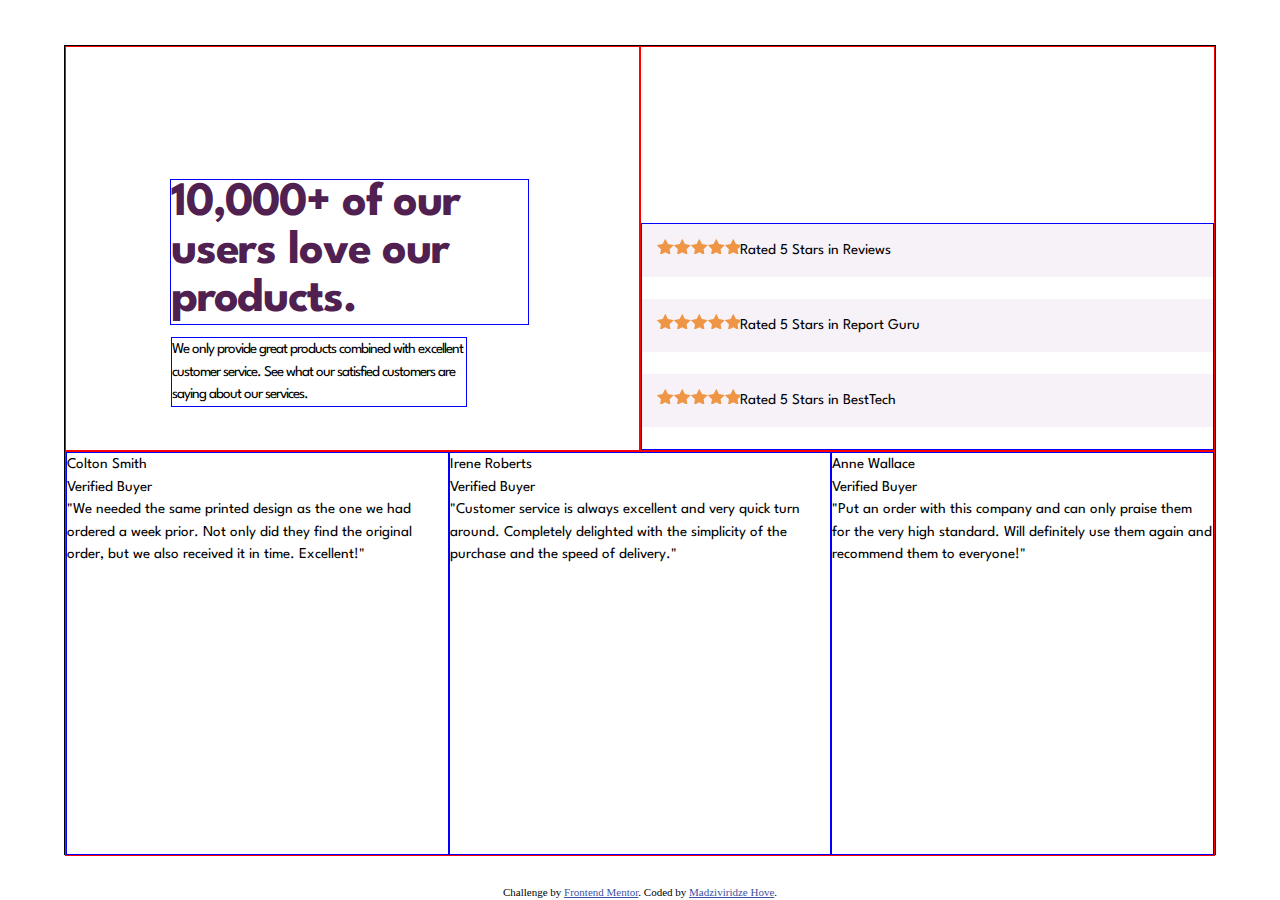
==== index.html @ 247222b8 "first commit" ====
<!DOCTYPE html>
<html lang="en">
  <head>
    <meta charset="UTF-8" />
    <meta name="viewport" content="width=device-width, initial-scale=1.0" />
    <!-- displays site properly based on user's device -->

    <link rel="icon" type="image/png" sizes="32x32" href="./images/favicon-32x32.png">
    <link rel="stylesheet" href="css/reset.css">
    <link rel="stylesheet" href="css/style.css">

    <title>Frontend Mentor | Social proof section</title>
  </head>
  <body>
    <main class="container">
      <section class="container__item introduction">
        <h1 class="main-heading">10,000+ of our users love our products.</h1>
        <p class="introduction-text">
          We only provide great products combined with excellent customer service.
          See what our satisfied customers are saying about our services.
        </p>
      </section>
      <section class="container__item feedback">
        <ul class="publication">
          <li class="publication__item"><p>Rated 5 Stars in Reviews</p></li>
          <li class="publication__item"><p>Rated 5 Stars in Report Guru</p></li>
          <li class="publication__item"><p>Rated 5 Stars in BestTech</p></li>
        </ul>
      </section>
      <section class="container__item review">
        <div class="review__items">
          <p class="customer-name">Colton Smith</p>
          <p class="customer-status">Verified Buyer</p>
          <p class="customer-review">"We needed the same printed design as the one we had ordered a week prior.
            Not only did they find the original order, but we also received it in time.
            Excellent!"</p>
        </div>
        <div class="review__items">
          <p class="customer-name">Irene Roberts</p>
          <p class="customer-status">Verified Buyer</p>
          <p class="customer-review">"Customer service is always excellent and very quick turn around. Completely
            delighted with the simplicity of the purchase and the speed of delivery."</p>
        </div>
        <div class="review__items">
          <p class="customer-name">Anne Wallace</p>
          <p class="customer-status">Verified Buyer</p>
          <p class="customer-review">"Put an order with this company and can only praise them for the very high
            standard. Will definitely use them again and recommend them to everyone!"</p>
        </div>
      </section>
      
    </main>
    <footer class="attribution">
      Challenge by
      <a href="https://www.frontendmentor.io?ref=challenge" target="_blank" >Frontend Mentor</a>. Coded by <a href="https://github.com/madzi-hove" target="_blank">Madziviridze Hove</a>.
    </footer>
  </body>
</html>
---- css/style.css ----
@import url('https://fonts.googleapis.com/css2?family=Spartan:wght@400;500;700&display=swap');

:root {
    --very-dark-magneta: hsl(300, 43%, 22%);
    --soft-pink: hsl(333, 80%, 67%);
    --Dark-Grayish-Magenta: hsl(303, 10%, 53%);
    --Light-Grayish-Magenta: hsl(300, 24%, 96%);
    --White: hsl(0, 0%, 100%);

}

body {
    display: flex;
    justify-content: center;
    align-items: center;
    position: relative;
    height: 100vh;
    width: 100vw;
}
.container {
    display: flex;
    flex-wrap: wrap;
    height: 90vh;
    width: 90%;
    min-width: 360px;
    font-family: 'Spartan', sans-serif;
    font-size: 15px;
    border: 1px solid black;
}

.container__item {
    flex: 1 1 35%;
    height: 45vh;
    min-width: 360px;
    border: 1px solid red;
}

.introduction {
    display: flex;
    flex-direction: column;
    justify-content: flex-end;
    align-items: baseline;
    padding: 5em;
}

.main-heading {
    font-size: 3.2em;
    font-weight: 700;
    color: var(--very-dark-magneta);
    line-height: 1;
    letter-spacing: -0.04ch;
    width: 85%;
    position: relative;
    top: 0.4em;
    left: 0.6em;
    border: 1px solid blue;
}

.introduction-text {
    line-height: 1.5;
    letter-spacing: -1px;
    width: 70%;
    position: relative;
    top: 2.1em;
    left: 2em;
    border: 1px solid blue;
}

.feedback {
    position: relative;
    display: flex;
    flex-direction: column;
    justify-content: flex-end;
    align-items: center;
    
}

.publication {
    display: flex;
    flex-direction: column;
    width: 100%;
    border: 1px solid blue;
}

/* li:first-child {
    align-self: baseline;
    margin-top: 0;
} */

.publication__item {
    background-color: var(--Light-Grayish-Magenta);
    padding: 1em;
    margin: 0 0 1.5em 0;
}

.feedback p::before {
    display: inline-block;
    position: relative;
    content: '';
    background: url(../images/icon-star.svg) repeat-x;
    height: 1em;
    width: 5.5em;
}


.review {
    display: flex;
    flex-wrap: wrap;
    
}

.review__items {
    flex: 1 1 33%;
    min-width: 200px;
    border: 1px solid blue;
}


/* .container__item {
    display: flex;
    flex-flow: row wrap;
    border: 1px solid red;
}

.introduction {
    display: flex;
    flex-flow: column;
    flex: 1 0;
    justify-content: center;
    align-items: center;
    border: 1px solid red;
    
}
.introduction__item {
    width: 75%;
}

.main-heading {
    font-size: 3em;
    font-weight: bolder;
}

.publications {
    display: flex;
    align-items: flex-start;
    flex: 1 0;
    border: 1px solid red;
}

.reviews {
    row-gap: 10px;
    align-items: center;
}

.customer {
    display: flex;
    flex-flow: column;
    align-items: center;
    flex: 1;
    width: 99%;
    background-color: var(--very-dark-magneta);
    border-radius: 10px;
    border: 1px solid red;
} */
.attribution {
    position: absolute;
    bottom: 0;
    font-size: 11px;
    text-align: center;
}

.attribution a {
    color: hsl(228, 45%, 44%);
}
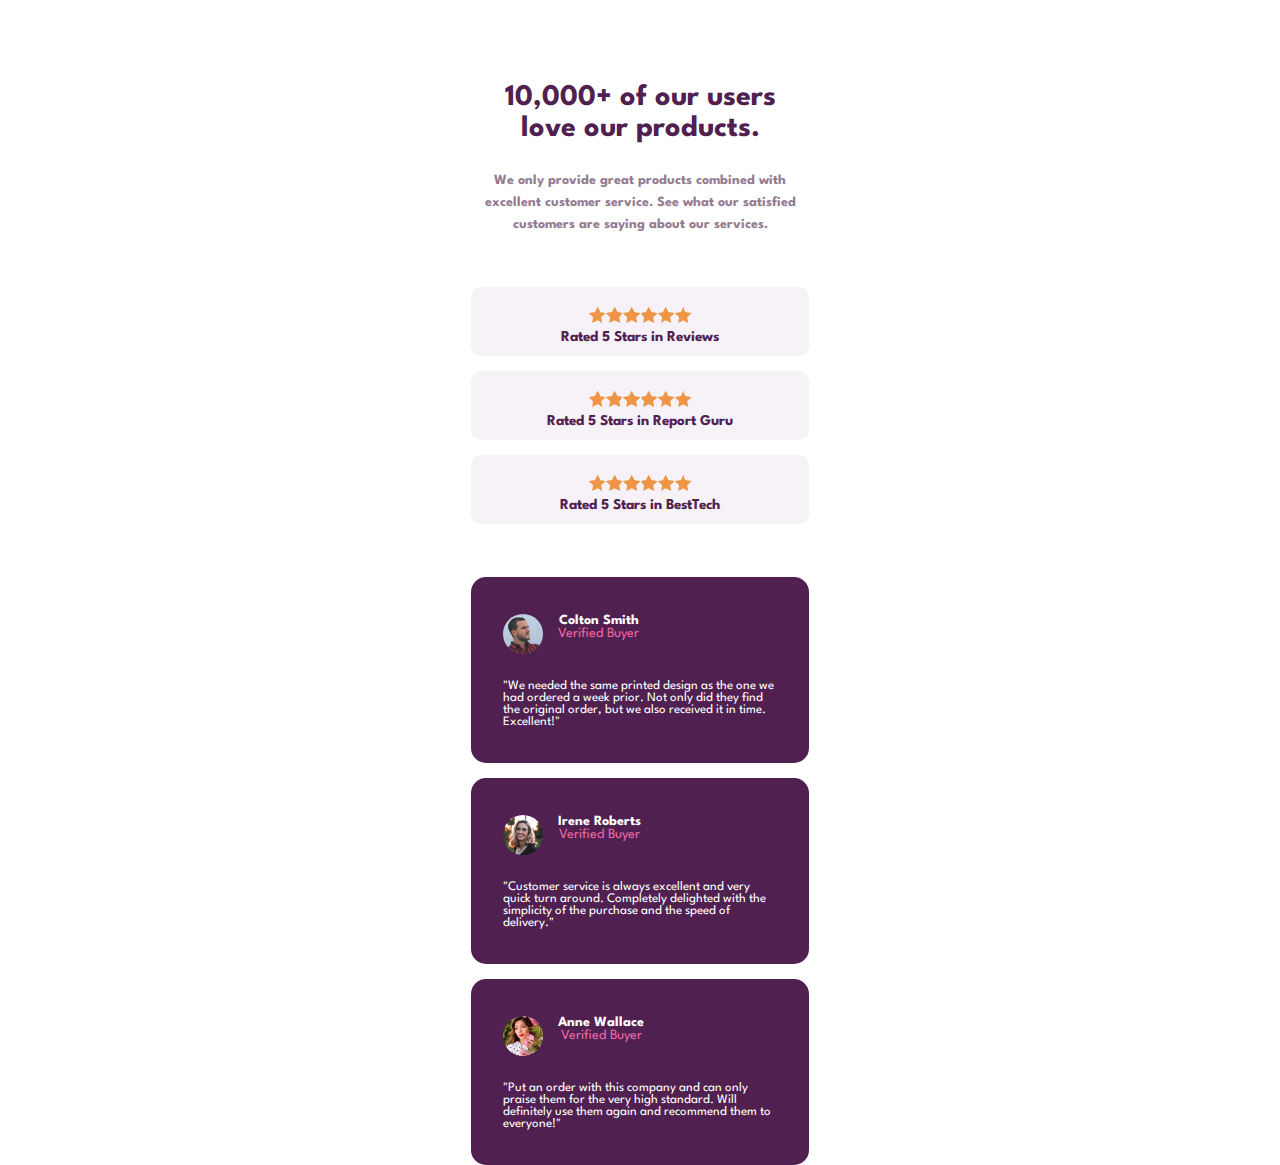
==== commit 20d12542: "initial commit" ====
--- a/index.html
+++ b/index.html
@@ -2,57 +2,97 @@
 <html lang="en">
   <head>
     <meta charset="UTF-8" />
-    <meta name="viewport" content="width=device-width, initial-scale=1.0" />
+    <!-- <meta name="viewport" content="width=device-width, initial-scale=1.0" /> -->
     <!-- displays site properly based on user's device -->
 
-    <link rel="icon" type="image/png" sizes="32x32" href="./images/favicon-32x32.png">
-    <link rel="stylesheet" href="css/reset.css">
-    <link rel="stylesheet" href="css/style.css">
+    <link
+      rel="icon"
+      type="image/png"
+      sizes="32x32"
+      href="./images/favicon-32x32.png"
+    />
+    <!-- <link rel="stylesheet" href="css/reset.css" /> -->
+    <link rel="stylesheet" href="css/style.css" />
+    <title>Frontend Mentor | Social proof section</title>
 
-    <title>Frontend Mentor | Social proof section</title>
+    <!-- Feel free to remove these styles or customise in your own stylesheet 👍 -->
   </head>
-  <body>
+  <body class="background">
     <main class="container">
-      <section class="container__item introduction">
-        <h1 class="main-heading">10,000+ of our users love our products.</h1>
-        <p class="introduction-text">
-          We only provide great products combined with excellent customer service.
-          See what our satisfied customers are saying about our services.
+      <div class="container__item introduction">
+        <h1 class="container__heading">
+          10,000+ of our users love our products.
+        </h1>
+        <p class="container__introduction-text">
+          We only provide great products combined with excellent customer
+          service. See what our satisfied customers are saying about our
+          services.
         </p>
-      </section>
-      <section class="container__item feedback">
-        <ul class="publication">
-          <li class="publication__item"><p>Rated 5 Stars in Reviews</p></li>
-          <li class="publication__item"><p>Rated 5 Stars in Report Guru</p></li>
-          <li class="publication__item"><p>Rated 5 Stars in BestTech</p></li>
+      </div>
+      <div class="container__item feedback">
+        <ul class="container__publication-list">
+          <li class="container__publication">
+            <p class="container__text">Rated 5 Stars in Reviews</p>
+          </li>
+          <li class="container__publication">
+            <p class="container__text">Rated 5 Stars in Report Guru</p>
+          </li>
+          <li class="container__publication">
+            <p class="container__text">Rated 5 Stars in BestTech</p>
+          </li>
         </ul>
-      </section>
-      <section class="container__item review">
-        <div class="review__items">
-          <p class="customer-name">Colton Smith</p>
-          <p class="customer-status">Verified Buyer</p>
-          <p class="customer-review">"We needed the same printed design as the one we had ordered a week prior.
-            Not only did they find the original order, but we also received it in time.
-            Excellent!"</p>
-        </div>
-        <div class="review__items">
-          <p class="customer-name">Irene Roberts</p>
-          <p class="customer-status">Verified Buyer</p>
-          <p class="customer-review">"Customer service is always excellent and very quick turn around. Completely
-            delighted with the simplicity of the purchase and the speed of delivery."</p>
-        </div>
-        <div class="review__items">
-          <p class="customer-name">Anne Wallace</p>
-          <p class="customer-status">Verified Buyer</p>
-          <p class="customer-review">"Put an order with this company and can only praise them for the very high
-            standard. Will definitely use them again and recommend them to everyone!"</p>
-        </div>
-      </section>
-      
+      </div>
+      <ul class="container__item testimonials">
+        <li class="container__testimonial">
+          <div class="container__profile">
+            <span class="profile-picture colton-smith"></span>
+            <div class="container__customer">
+              <p class="container__name">Colton Smith</p>
+              <p class="container__status">Verified Buyer</p>
+            </div>
+          </div>
+          <p class="container__customer-testimonial">
+            "We needed the same printed design as the one we had ordered a week
+            prior. Not only did they find the original order, but we also
+            received it in time. Excellent!"
+          </p>
+        </li>
+        <li class="container__testimonial">
+          <div class="container__profile">
+            <span class="profile-picture irene-roberts"></span>
+            <div class="container__customer">
+              <p class="container__name">Irene Roberts</p>
+              <p class="container__status">Verified Buyer</p>
+            </div>
+          </div>
+          <p class="container__customer-testimonial">
+            "Customer service is always excellent and very quick turn around.
+            Completely delighted with the simplicity of the purchase and the
+            speed of delivery."
+          </p>
+        </li>
+        <li class="container__testimonial">
+          <div class="container__profile">
+            <span class="profile-picture anne-wallace"></span>
+            <div class="container__customer">
+              <p class="container__name">Anne Wallace</p>
+              <p class="container__status">Verified Buyer</p>
+            </div>
+          </div>
+          <p class="container__customer-testimonial">
+            "Put an order with this company and can only praise them for the
+            very high standard. Will definitely use them again and recommend
+            them to everyone!"
+          </p>
+        </li>
+      </ul>
     </main>
+
     <footer class="attribution">
       Challenge by
-      <a href="https://www.frontendmentor.io?ref=challenge" target="_blank" >Frontend Mentor</a>. Coded by <a href="https://github.com/madzi-hove" target="_blank">Madziviridze Hove</a>.
+      <a href="https://www.frontendmentor.io?ref=challenge" target="_blank"
+        >Frontend Mentor</a
+      >. Coded by <a href="#">Your Name Here</a>.
     </footer>
   </body>
 </html>
--- a/css/style.css
+++ b/css/style.css
@@ -1,175 +1,206 @@
-@import url('https://fonts.googleapis.com/css2?family=Spartan:wght@400;500;700&display=swap');
+@import url("https://fonts.googleapis.com/css2?family=Spartan:wght@300;400;500;700&display=swap");
 
 :root {
-    --very-dark-magneta: hsl(300, 43%, 22%);
-    --soft-pink: hsl(333, 80%, 67%);
-    --Dark-Grayish-Magenta: hsl(303, 10%, 53%);
-    --Light-Grayish-Magenta: hsl(300, 24%, 96%);
-    --White: hsl(0, 0%, 100%);
-
-}
-
-body {
-    display: flex;
-    justify-content: center;
-    align-items: center;
-    position: relative;
-    height: 100vh;
-    width: 100vw;
-}
+  --very-dark-magneta: hsl(300, 43%, 22%);
+  --soft-pink: hsl(333, 80%, 67%);
+  --dark-grayish-mangenta: hsl(303, 10%, 53%);
+  --light-grayish-mangenta: hsl(300, 24%, 96%);
+  --white: hsl(0, 0%, 100%);
+  --profile-picture-size: 100%;
+}
+
+*,
+::before,
+::after {
+  margin: 0;
+  padding: 0;
+  box-sizing: border-box;
+  list-style: none;
+}
+
+html {
+  min-height: 100vh;
+}
+
+.background {
+  position: relative;
+  display: flex;
+  flex-direction: column;
+  align-items: center;
+  background: var(--white);
+  height: 100%;
+  z-index: 0;
+}
+
+/* .background::before {
+  position: absolute;
+  content: "";
+  width: 375px;
+  height: 232px;
+  background: no-repeat url(../images/bg-pattern-top-mobile.svg);
+  z-index: 1;
+}
+
+.background::after {
+  position: absolute;
+  content: "";
+  bottom: 0;
+  width: 375px;
+  height: 503px;
+  background: no-repeat url(../images/bg-pattern-bottom-mobile.svg);
+  z-index: 2;
+} */
+
 .container {
-    display: flex;
-    flex-wrap: wrap;
-    height: 90vh;
-    width: 90%;
-    min-width: 360px;
-    font-family: 'Spartan', sans-serif;
-    font-size: 15px;
-    border: 1px solid black;
+  position: relative;
+  display: flex;
+  flex-flow: column;
+  align-items: center;
+  width: 375px;
+  min-height: 100%;
+  top: 5.5em;
+  font-family: "Spartan", sans-serif;
+  font-size: 15px;
+  text-align: center;
+  /* overflow: hidden; */
+  z-index: 3;
 }
 
 .container__item {
-    flex: 1 1 35%;
-    height: 45vh;
-    min-width: 360px;
-    border: 1px solid red;
-}
-
-.introduction {
-    display: flex;
-    flex-direction: column;
-    justify-content: flex-end;
-    align-items: baseline;
-    padding: 5em;
-}
-
-.main-heading {
-    font-size: 3.2em;
-    font-weight: 700;
-    color: var(--very-dark-magneta);
-    line-height: 1;
-    letter-spacing: -0.04ch;
-    width: 85%;
-    position: relative;
-    top: 0.4em;
-    left: 0.6em;
-    border: 1px solid blue;
-}
-
-.introduction-text {
-    line-height: 1.5;
-    letter-spacing: -1px;
-    width: 70%;
-    position: relative;
-    top: 2.1em;
-    left: 2em;
-    border: 1px solid blue;
-}
-
-.feedback {
-    position: relative;
-    display: flex;
-    flex-direction: column;
-    justify-content: flex-end;
-    align-items: center;
-    
-}
-
-.publication {
-    display: flex;
-    flex-direction: column;
-    width: 100%;
-    border: 1px solid blue;
-}
-
-/* li:first-child {
-    align-self: baseline;
-    margin-top: 0;
+  display: flex;
+  flex-flow: column;
+  align-items: center;
+  width: 100%;
+}
+
+.container__heading {
+  color: var(--very-dark-magneta);
+  line-height: 1.05;
+  width: 85%;
+  margin-bottom: 0.8em;
+}
+
+.container__introduction-text {
+  color: var(--dark-grayish-mangenta);
+  font-size: 14px;
+  font-weight: 700;
+  line-height: 1.6;
+  width: 90%;
+  margin-bottom: 3.6em;
+}
+
+/* .feedback {
+  width: 90%;
 } */
 
-.publication__item {
-    background-color: var(--Light-Grayish-Magenta);
-    padding: 1em;
-    margin: 0 0 1.5em 0;
-}
-
-.feedback p::before {
-    display: inline-block;
-    position: relative;
-    content: '';
-    background: url(../images/icon-star.svg) repeat-x;
-    height: 1em;
-    width: 5.5em;
-}
-
-
-.review {
-    display: flex;
-    flex-wrap: wrap;
-    
-}
-
-.review__items {
-    flex: 1 1 33%;
-    min-width: 200px;
-    border: 1px solid blue;
-}
-
-
-/* .container__item {
-    display: flex;
-    flex-flow: row wrap;
-    border: 1px solid red;
-}
-
-.introduction {
-    display: flex;
-    flex-flow: column;
-    flex: 1 0;
-    justify-content: center;
-    align-items: center;
-    border: 1px solid red;
-    
-}
-.introduction__item {
-    width: 75%;
-}
-
-.main-heading {
-    font-size: 3em;
-    font-weight: bolder;
-}
-
-.publications {
-    display: flex;
-    align-items: flex-start;
-    flex: 1 0;
-    border: 1px solid red;
-}
-
-.reviews {
-    row-gap: 10px;
-    align-items: center;
-}
-
-.customer {
-    display: flex;
-    flex-flow: column;
-    align-items: center;
-    flex: 1;
-    width: 99%;
-    background-color: var(--very-dark-magneta);
-    border-radius: 10px;
-    border: 1px solid red;
+.container__publication-list {
+  display: flex;
+  flex-flow: column;
+  width: 90%;
+  row-gap: 1em;
+}
+
+.container__publication {
+  display: flex;
+  flex-flow: column;
+  align-items: center;
+  padding: 0.8em;
+  background-color: var(--light-grayish-mangenta);
+  border-radius: 10px;
+}
+
+.container__text {
+  color: var(--very-dark-magneta);
+  font-weight: 700;
+}
+
+.container__publication::before {
+  display: block;
+  content: "";
+  height: 16px;
+  width: 103px;
+  align-self: center;
+  background-image: url(../images/icon-star.svg);
+  background-repeat: space;
+  margin: 0.5em 0;
+}
+
+/* .review {
 } */
+.testimonials {
+  display: flex;
+  margin-top: 3.5em;
+  row-gap: 1em;
+}
+
+.container__testimonial {
+  display: flex;
+  flex-flow: column;
+  align-items: center;
+  width: 90%;
+  color: var(--white);
+  background-color: var(--very-dark-magneta);
+  border-radius: 15px;
+  opacity: 1;
+}
+
+.container__profile {
+  display: flex;
+  position: relative;
+  width: 81%;
+  padding: 2.5em 0 1.7em;
+}
+
+.profile-picture {
+  display: block;
+  content: "";
+  height: 40px;
+  width: 40px;
+  border-radius: 50%;
+  margin-right: 1em;
+}
+
+.colton-smith {
+  background: no-repeat url(../images/image-colton.jpg);
+  background-size: var(--profile-picture-size);
+}
+
+.irene-roberts {
+  background: no-repeat url(../images/image-irene.jpg);
+  background-size: var(--profile-picture-size);
+}
+
+.anne-wallace {
+  background: no-repeat url(../images/image-anne.jpg);
+  background-size: var(--profile-picture-size);
+}
+
+.container__customer {
+  font-size: 14px;
+}
+
+.container__name {
+  font-weight: 700;
+}
+
+.container__status {
+  color: var(--soft-pink);
+}
+
+.container__customer-testimonial {
+  width: 81%;
+  font-size: 13px;
+  text-align: start;
+  margin-bottom: 2.7em;
+}
+
 .attribution {
-    position: absolute;
-    bottom: 0;
-    font-size: 11px;
-    text-align: center;
+  position: absolute;
+  bottom: 0;
+  font-size: 11px;
+  text-align: center;
 }
 
 .attribution a {
-    color: hsl(228, 45%, 44%);
-}
-    +  color: hsl(228, 45%, 44%);
+}
